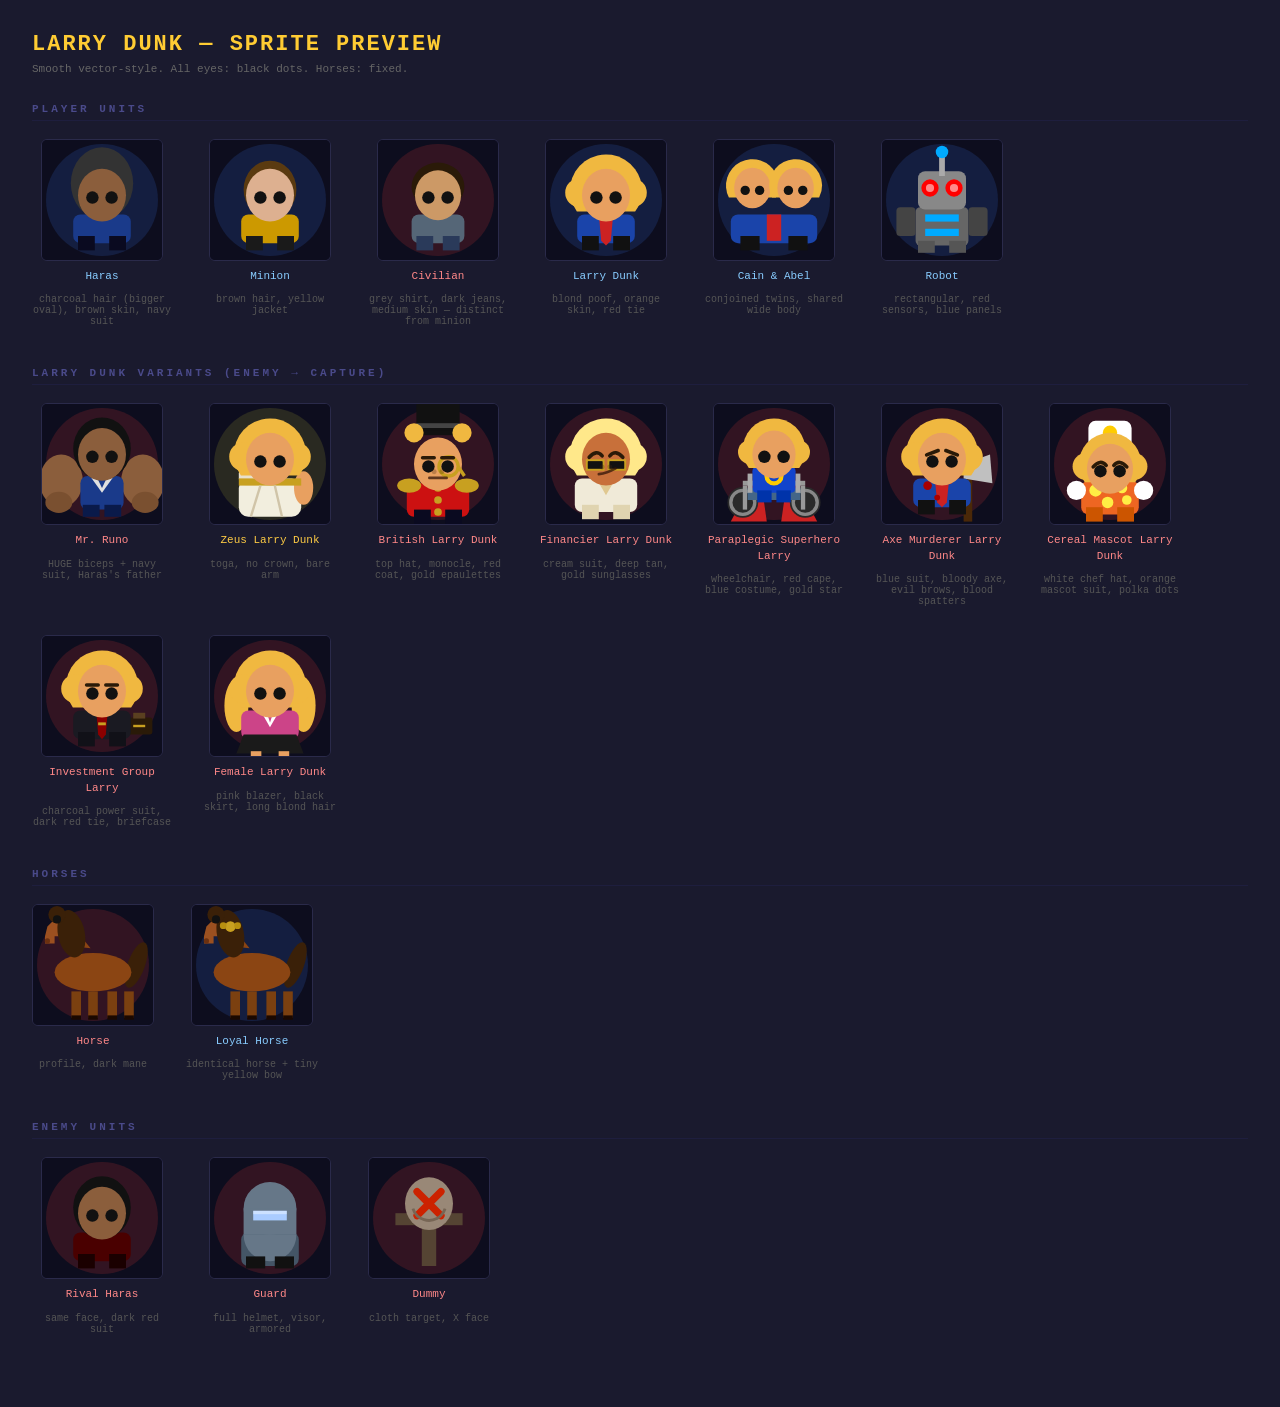
==== sprite-preview.html @ f3c20426 "first" ====
<!DOCTYPE html>
<html lang="en">
<head>
<meta charset="UTF-8">
<title>Larry Dunk — Sprite Preview</title>
<style>
* { margin: 0; padding: 0; box-sizing: border-box; }
body {
    background: #1a1a2e;
    font-family: 'Courier New', monospace;
    color: #e0e0e0;
    padding: 32px;
}
h1 { color: #ffcc33; font-size: 22px; margin-bottom: 6px; letter-spacing: 2px; }
.subtitle { color: #666; font-size: 11px; margin-bottom: 28px; }
.grid { display: flex; flex-wrap: wrap; gap: 28px; }
.sprite-card { display: flex; flex-direction: column; align-items: center; gap: 8px; }
.sprite-card canvas {
    image-rendering: auto;
    border: 1px solid #2a2a4a;
    border-radius: 6px;
    background: #0d0d1e;
}
.label { font-size: 11px; color: #aaa; text-align: center; max-width: 140px; line-height: 1.4; }
.label.player  { color: #88ccff; }
.label.enemy   { color: #ff8888; }
.label.neutral { color: #ffcc44; }
.note { font-size: 10px; color: #555; text-align: center; max-width: 140px; margin-top: 2px; }
.section { margin-bottom: 40px; }
.section h2 {
    color: #4a4a8a; font-size: 11px; letter-spacing: 3px;
    margin-bottom: 18px; border-bottom: 1px solid #1e1e3e; padding-bottom: 5px;
}
</style>
</head>
<body>
<h1>LARRY DUNK — SPRITE PREVIEW</h1>
<p class="subtitle">Smooth vector-style. All eyes: black dots. Horses: fixed.</p>
<div id="sections"></div>

<script>
const TILE = 96;

// ---- SHAPE HELPERS (explicit ctx) ----

function circle(ctx, x, y, r) {
    ctx.beginPath(); ctx.arc(x, y, r, 0, Math.PI * 2); ctx.fill();
}
function ellipse(ctx, x, y, rx, ry) {
    ctx.beginPath(); ctx.ellipse(x, y, rx, ry, 0, 0, Math.PI * 2); ctx.fill();
}
function rRect(ctx, x, y, w, h, r) {
    ctx.beginPath(); ctx.roundRect(x, y, w, h, r); ctx.fill();
}

// ---- SHARED ----

function eyes(ctx, cx, cy, u) {
    ctx.fillStyle = '#111';
    circle(ctx, cx - u * 2, cy, u * 1.3);
    circle(ctx, cx + u * 2, cy, u * 1.3);
}

function brow(ctx, cx, y, u, type) {
    ctx.strokeStyle = '#2a1a08';
    ctx.lineWidth = Math.max(0.8, u * 0.75);
    ctx.lineCap = 'round';
    if (type === 'flat') {
        ctx.beginPath(); ctx.moveTo(cx - u*3.2, y - u*0.3); ctx.lineTo(cx - u*0.8, y - u*0.3); ctx.stroke();
        ctx.beginPath(); ctx.moveTo(cx + u*0.8, y - u*0.3); ctx.lineTo(cx + u*3.2, y - u*0.3); ctx.stroke();
    } else if (type === 'raised') {
        ctx.beginPath(); ctx.moveTo(cx - u*3.5, y + u*0.4); ctx.quadraticCurveTo(cx - u*2, y - u*1.3, cx - u*0.8, y + u*0.1); ctx.stroke();
        ctx.beginPath(); ctx.moveTo(cx + u*0.8, y + u*0.1); ctx.quadraticCurveTo(cx + u*2, y - u*1.3, cx + u*3.5, y + u*0.4); ctx.stroke();
    } else if (type === 'evil') {
        ctx.beginPath(); ctx.moveTo(cx - u*3.2, y + u*0.1); ctx.lineTo(cx - u*0.8, y - u*0.8); ctx.stroke();
        ctx.beginPath(); ctx.moveTo(cx + u*0.8, y - u*0.8); ctx.lineTo(cx + u*3.2, y + u*0.1); ctx.stroke();
    }
    ctx.lineCap = 'butt'; ctx.lineWidth = 1;
}

function nose(ctx, cx, y, u) {
    ctx.fillStyle = 'rgba(70,35,12,0.28)';
    circle(ctx, cx - u * 0.8, y, u * 0.52);
    circle(ctx, cx + u * 0.8, y, u * 0.52);
}

function mouth(ctx, cx, y, u, type) {
    ctx.strokeStyle = 'rgba(50,20,8,0.75)';
    ctx.lineWidth = Math.max(0.6, u * 0.55);
    ctx.lineCap = 'round';
    if (type === 'stern') {
        ctx.beginPath(); ctx.moveTo(cx - u*1.8, y); ctx.lineTo(cx + u*1.8, y); ctx.stroke();
    } else if (type === 'smirk') {
        ctx.beginPath(); ctx.moveTo(cx - u*1.5, y + u*0.2); ctx.quadraticCurveTo(cx + u*0.2, y, cx + u*2, y - u*1); ctx.stroke();
    }
    ctx.lineCap = 'butt'; ctx.lineWidth = 1;
}

function head(ctx, cx, headY, u, skinColor, hairColor) {
    ctx.fillStyle = hairColor;
    ellipse(ctx, cx, headY - u * 1.2, u * 6, u * 6.5);
    ctx.fillStyle = skinColor;
    ellipse(ctx, cx, headY, u * 5, u * 5.5);
}

function suit(ctx, cx, bodyTop, u, color) {
    ctx.fillStyle = color;
    rRect(ctx, cx - u * 6, bodyTop, u * 12, u * 6, u * 1.5);
}

function legs(ctx, cx, legTop, u, color) {
    ctx.fillStyle = color;
    ctx.fillRect(cx - u * 5, legTop, u * 3.5, u * 3);
    ctx.fillRect(cx + u * 1.5, legTop, u * 3.5, u * 3);
}

// ---- SPRITE DRAW FUNCTIONS ----

function drawSprite_haras(ctx, x, y, sz) {
    const u = sz / 20, cx = x + sz / 2, headY = y + u * 9;
    suit(ctx, cx, y + u * 13, u, '#1a3a8a');
    ctx.fillStyle = '#333333';
    ellipse(ctx, cx, headY - u * 2.5, u * 6.5, u * 7.5);
    ctx.fillStyle = '#8B5E3C';
    ellipse(ctx, cx, headY, u * 5, u * 5.5);
    eyes(ctx, cx, headY + u * 0.5, u);
    legs(ctx, cx, y + u * 17.5, u, '#0a0a20');
}

function drawSprite_civilian(ctx, x, y, sz) {
    const u = sz / 20, cx = x + sz / 2, headY = y + u * 9;
    ctx.fillStyle = '#556677';
    rRect(ctx, cx - u * 5.5, y + u * 13, u * 11, u * 6, u * 1.5);
    ctx.fillStyle = '#2a1a08';
    ellipse(ctx, cx, headY - u * 1.8, u * 5.5, u * 5);
    ctx.fillStyle = '#cc9966';
    ellipse(ctx, cx, headY, u * 4.8, u * 5.2);
    eyes(ctx, cx, headY + u * 0.5, u);
    ctx.fillStyle = '#2a3a5a';
    ctx.fillRect(cx - u * 4.5, y + u * 17.5, u * 3.5, u * 3);
    ctx.fillRect(cx + u * 1, y + u * 17.5, u * 3.5, u * 3);
}

function drawSprite_minion(ctx, x, y, sz) {
    const u = sz / 20, cx = x + sz / 2, headY = y + u * 9;
    ctx.fillStyle = '#cc9900';
    rRect(ctx, cx - u * 6, y + u * 13, u * 12, u * 6, u * 1.5);
    // Simple neat brown hair
    ctx.fillStyle = '#5a3a10';
    ellipse(ctx, cx, headY - u * 1.2, u * 5.5, u * 6);
    ctx.fillStyle = '#ddb090';
    ellipse(ctx, cx, headY, u * 5, u * 5.5);
    eyes(ctx, cx, headY + u * 0.5, u);
    legs(ctx, cx, y + u * 17.5, u, '#1a1a1a');
}

function drawSprite_larryDunk(ctx, x, y, sz) {
    const u = sz / 20, cx = x + sz / 2, headY = y + u * 9;
    suit(ctx, cx, y + u * 13, u, '#1a44aa');
    // Red tie
    ctx.fillStyle = '#cc2222';
    ctx.beginPath();
    ctx.moveTo(cx - u*1.5, y + u*13); ctx.lineTo(cx + u*1.5, y + u*13);
    ctx.lineTo(cx + u, y + u*18.5); ctx.lineTo(cx, y + u*19.5); ctx.lineTo(cx - u, y + u*18.5);
    ctx.closePath(); ctx.fill();
    // Wild blond hair
    ctx.fillStyle = '#F0B840';
    ctx.beginPath(); ctx.arc(cx, headY - u, u * 7.5, Math.PI * 0.8, Math.PI * 2.2); ctx.fill();
    circle(ctx, cx - u * 5.5, headY - u * 0.5, u * 3);
    circle(ctx, cx + u * 5.5, headY - u * 0.5, u * 3);
    // Orange-tan skin
    ctx.fillStyle = '#E8A060';
    ellipse(ctx, cx, headY, u * 5, u * 5.5);
    eyes(ctx, cx, headY + u * 0.5, u);
    legs(ctx, cx, y + u * 17.5, u, '#111111');
}

function drawSprite_cainAbel(ctx, x, y, sz) {
    const u = sz / 20, cx = x + sz / 2;
    const lx = cx - u * 4.5, rx = cx + u * 4.5, headY = y + u * 7.5;
    ctx.fillStyle = '#1a44aa';
    rRect(ctx, cx - u*9, y + u*13, u*18, u*6, u*1.5);
    ctx.fillStyle = '#cc2222'; ctx.fillRect(cx - u*1.5, y + u*13, u*3, u*5.5);
    function ldHead(hx) {
        ctx.fillStyle = '#F0B840';
        ctx.beginPath(); ctx.arc(hx, headY - u*0.5, u*5.5, Math.PI*0.85, Math.PI*2.15); ctx.fill();
        ctx.fillStyle = '#E8A060'; ellipse(ctx, hx, headY, u*3.8, u*4.2);
        eyes(ctx, hx, headY + u*0.5, u * 0.75);
    }
    ldHead(lx); ldHead(rx);
    ctx.fillStyle = '#111111';
    ctx.fillRect(cx - u*7, y + u*17.5, u*4, u*3);
    ctx.fillRect(cx + u*3, y + u*17.5, u*4, u*3);
}

function drawSprite_mrRuno(ctx, x, y, sz) {
    const u = sz / 20, cx = x + sz / 2, headY = y + u * 8;
    // HUGE BICEPS
    ctx.fillStyle = '#8B5E3C';
    ellipse(ctx, cx - u*8.5, y + u*13.5, u*4.5, u*5.5);
    ellipse(ctx, cx + u*8.5, y + u*13.5, u*4.5, u*5.5);
    ctx.fillStyle = '#7a5030';
    ellipse(ctx, cx - u*9, y + u*18, u*2.8, u*2.2);
    ellipse(ctx, cx + u*9, y + u*18, u*2.8, u*2.2);
    // Navy suit (center)
    ctx.fillStyle = '#1a3a8a';
    rRect(ctx, cx - u*4.5, y + u*12.5, u*9, u*7, u*1.5);
    // Lapels
    ctx.fillStyle = '#e0e0e0';
    ctx.beginPath();
    ctx.moveTo(cx - u*2.5, y + u*12.5); ctx.lineTo(cx, y + u*16); ctx.lineTo(cx + u*2.5, y + u*12.5);
    ctx.fill();
    ctx.fillStyle = '#1a3a8a';
    ctx.beginPath();
    ctx.moveTo(cx - u*1.2, y + u*12.5); ctx.lineTo(cx, y + u*15); ctx.lineTo(cx + u*1.2, y + u*12.5);
    ctx.fill();
    // Head: same brown as Haras, black hair
    head(ctx, cx, headY, u, '#8B5E3C', '#111111');
    eyes(ctx, cx, headY + u * 0.5, u);
    // Dark trousers
    ctx.fillStyle = '#0a1a4a';
    ctx.fillRect(cx - u*4, y + u*18.5, u*3.5, u*2.5);
    ctx.fillRect(cx + u*0.5, y + u*18.5, u*3.5, u*2.5);
}

function drawSprite_zeusLarry(ctx, x, y, sz) {
    const u = sz / 20, cx = x + sz / 2, headY = y + u * 9;
    // TOGA (no crown)
    ctx.fillStyle = '#f2eede';
    rRect(ctx, cx - u*6.5, y + u*13, u*13, u*8, u*2);
    ctx.fillStyle = '#e8e0cc';
    rRect(ctx, cx - u*6.5, y + u*10.5, u*5, u*4, u*1.5);
    // Bare right arm
    ctx.fillStyle = '#E8A060';
    ellipse(ctx, cx + u*7, y + u*15, u*2, u*3.5);
    // Gold band
    ctx.fillStyle = '#c8a020';
    ctx.fillRect(cx - u*6.5, y + u*13, u*13, u*1.5);
    // Drape lines
    ctx.strokeStyle = '#d0c4a8'; ctx.lineWidth = Math.max(0.5, u*0.5);
    ctx.beginPath(); ctx.moveTo(cx - u*2, y + u*14.5); ctx.lineTo(cx - u*4, y + u*21); ctx.stroke();
    ctx.beginPath(); ctx.moveTo(cx + u*1, y + u*14.5); ctx.lineTo(cx + u*2.5, y + u*21); ctx.stroke();
    ctx.lineWidth = 1;
    // Wild blond hair
    ctx.fillStyle = '#F0B840';
    ctx.beginPath(); ctx.arc(cx, headY - u, u*7.5, Math.PI*0.8, Math.PI*2.2); ctx.fill();
    circle(ctx, cx - u*5.5, headY - u*0.5, u*3);
    circle(ctx, cx + u*5.5, headY - u*0.5, u*3);
    // Orange-tan skin
    ctx.fillStyle = '#E8A060'; ellipse(ctx, cx, headY, u*5, u*5.5);
    eyes(ctx, cx, headY + u * 0.5, u);
}

function drawSprite_britishLarry(ctx, x, y, sz) {
    const u = sz / 20, cx = x + sz / 2, headY = y + u * 10;
    // Red coat
    ctx.fillStyle = '#cc1111';
    rRect(ctx, cx - u*6.5, y + u*14, u*13, u*7, u*1.5);
    // Gold epaulettes
    ctx.fillStyle = '#c8a020';
    ellipse(ctx, cx - u*6, y + u*14.5, u*2.5, u*1.5);
    ellipse(ctx, cx + u*6, y + u*14.5, u*2.5, u*1.5);
    // Gold buttons
    [y + u*15, y + u*17.5, y + u*20].forEach(by => { ctx.fillStyle = '#c8a020'; circle(ctx, cx, by, u*0.8); });
    // Top hat: brim + cylinder + band
    ctx.fillStyle = '#111';
    ctx.fillRect(cx - u*6.5, y + u*2.5, u*13, u*1.5);
    ctx.fillRect(cx - u*4.5, y - u*5,   u*9,  u*8);
    ctx.fillStyle = '#444';
    ctx.fillRect(cx - u*4.5, y + u*1.5,  u*9,  u*1);
    // Blond peeking out under hat
    ctx.fillStyle = '#F0B840';
    circle(ctx, cx - u*5, y + u*3.5, u*2);
    circle(ctx, cx + u*5, y + u*3.5, u*2);
    // Head (no hair oval — hat covers it)
    ctx.fillStyle = '#E8A060';
    ellipse(ctx, cx, headY, u*5, u*5.5);
    // Monocle: gold circle + chain
    ctx.strokeStyle = '#c8a020'; ctx.lineWidth = Math.max(0.8, u*0.7);
    ctx.beginPath(); ctx.arc(cx + u*2.2, headY + u*0.5, u*2, 0, Math.PI*2); ctx.stroke();
    ctx.beginPath(); ctx.moveTo(cx + u*4.2, headY + u*0.5); ctx.lineTo(cx + u*5.5, headY + u*2.5); ctx.stroke();
    ctx.lineWidth = 1;
    eyes(ctx, cx, headY + u*0.5, u);
    brow(ctx, cx, headY - u*1.0, u, 'flat');
    nose(ctx, cx, headY + u*1.6, u);
    mouth(ctx, cx, headY + u*2.9, u, 'stern');
    legs(ctx, cx, y + u*19.5, u, '#0a0a20');
}

function drawSprite_financierLarry(ctx, x, y, sz) {
    const u = sz / 20, cx = x + sz / 2, headY = y + u * 9;
    // Cream linen suit
    ctx.fillStyle = '#f0ead8';
    rRect(ctx, cx - u*6.5, y + u*13, u*13, u*7, u*1.5);
    // Open collar V
    ctx.fillStyle = '#e0c890';
    ctx.beginPath(); ctx.moveTo(cx - u*2, y + u*13); ctx.lineTo(cx, y + u*16.5); ctx.lineTo(cx + u*2, y + u*13); ctx.fill();
    // Light blond slicked hair
    ctx.fillStyle = '#ffe88a';
    ctx.beginPath(); ctx.arc(cx, headY - u, u*7.5, Math.PI*0.8, Math.PI*2.2); ctx.fill();
    circle(ctx, cx - u*5.5, headY - u*0.5, u*3);
    circle(ctx, cx + u*5.5, headY - u*0.5, u*3);
    // Deep tan skin
    ctx.fillStyle = '#C8703A';
    ellipse(ctx, cx, headY, u*5, u*5.5);
    // Gold-framed sunglasses
    ctx.fillStyle = '#111';
    rRect(ctx, cx - u*4, headY + u*0.2, u*3.5, u*2, u*0.8);
    rRect(ctx, cx + u*0.5, headY + u*0.2, u*3.5, u*2, u*0.8);
    ctx.strokeStyle = '#c8a020'; ctx.lineWidth = Math.max(0.5, u*0.4);
    ctx.strokeRect(cx - u*4, headY + u*0.2, u*3.5, u*2);
    ctx.strokeRect(cx + u*0.5, headY + u*0.2, u*3.5, u*2);
    ctx.lineWidth = 1;
    brow(ctx, cx, headY - u*0.8, u, 'raised');
    nose(ctx, cx, headY + u*1.6, u);
    mouth(ctx, cx, headY + u*2.9, u, 'smirk');
    legs(ctx, cx, y + u*18.5, u, '#e0d4b0');
}

function drawSprite_paraplegicLarry(ctx, x, y, sz) {
    const u = sz / 20, cx = x + sz / 2, headY = y + u * 7.5;
    ctx.fillStyle = '#cc2222';
    ctx.beginPath(); ctx.moveTo(cx - u*3.5, y + u*11.5); ctx.lineTo(cx - u*9, y + u*22); ctx.lineTo(cx - u*1.5, y + u*22); ctx.lineTo(cx - u*3, y + u*11.5); ctx.closePath(); ctx.fill();
    ctx.beginPath(); ctx.moveTo(cx + u*3, y + u*11.5); ctx.lineTo(cx + u*1.5, y + u*22); ctx.lineTo(cx + u*9, y + u*22); ctx.lineTo(cx + u*3.5, y + u*11.5); ctx.closePath(); ctx.fill();
    ctx.fillStyle = '#2a2a2a';
    circle(ctx, cx - u*6.5, y + u*18, u*3.2); circle(ctx, cx + u*6.5, y + u*18, u*3.2);
    ctx.strokeStyle = '#888'; ctx.lineWidth = Math.max(0.8, u*0.7);
    ctx.beginPath(); ctx.arc(cx - u*6.5, y + u*18, u*2.5, 0, Math.PI*2); ctx.stroke();
    ctx.beginPath(); ctx.arc(cx + u*6.5, y + u*18, u*2.5, 0, Math.PI*2); ctx.stroke();
    ctx.lineWidth = 1;
    ctx.fillStyle = '#999'; ctx.fillRect(cx - u*6.5, y + u*14.5, u*0.9, u*5); ctx.fillRect(cx + u*5.6, y + u*14.5, u*0.9, u*5); ctx.fillRect(cx - u*6.5, y + u*13.5, u*13, u*1);
    ctx.fillStyle = '#446688'; ctx.fillRect(cx - u*5.5, y + u*15, u*11, u*2.5);
    ctx.fillStyle = '#1144cc'; rRect(ctx, cx - u*4.5, y + u*10.5, u*9, u*5.5, u);
    ctx.fillStyle = '#ffcc00'; circle(ctx, cx, y + u*12.5, u*2); ctx.fillStyle = '#1144cc'; circle(ctx, cx, y + u*12.5, u*1.1);
    ctx.fillStyle = '#aaa'; ctx.fillRect(cx - u*5.5, y + u*12, u*1, u*4); ctx.fillRect(cx + u*4.5, y + u*12, u*1, u*4);
    ctx.fillStyle = '#0033aa'; ctx.fillRect(cx - u*3.5, y + u*15.5, u*3, u*2.5); ctx.fillRect(cx + u*0.5, y + u*15.5, u*3, u*2.5);
    ctx.fillStyle = '#F0B840';
    ctx.beginPath(); ctx.arc(cx, headY - u*0.5, u*6.5, Math.PI*0.8, Math.PI*2.2); ctx.fill();
    circle(ctx, cx - u*5, headY, u*2.5); circle(ctx, cx + u*5, headY, u*2.5);
    ctx.fillStyle = '#E8A060'; ellipse(ctx, cx, headY + u*0.5, u*4.5, u*5);
    eyes(ctx, cx, headY + u*1, u);
}

function drawSprite_axeLarry(ctx, x, y, sz) {
    const u = sz / 20, cx = x + sz / 2, headY = y + u * 9;
    ctx.fillStyle = '#4a2808'; ctx.fillRect(cx + u*4.5, y + u*10, u*1.8, u*12);
    ctx.fillStyle = '#c0c0c0';
    ctx.beginPath(); ctx.moveTo(cx + u*4.5, y + u*10); ctx.lineTo(cx + u*10, y + u*8); ctx.lineTo(cx + u*10.5, y + u*14); ctx.lineTo(cx + u*4.5, y + u*13); ctx.closePath(); ctx.fill();
    suit(ctx, cx, y + u * 13, u, '#1a44aa');
    ctx.fillStyle = '#cc2222';
    ctx.beginPath(); ctx.moveTo(cx - u*1.5, y + u*13); ctx.lineTo(cx + u*1.5, y + u*13); ctx.lineTo(cx + u, y + u*18); ctx.lineTo(cx, y + u*19); ctx.lineTo(cx - u, y + u*18); ctx.closePath(); ctx.fill();
    ctx.fillStyle = '#aa0000';
    circle(ctx, cx - u*3, y + u*14.5, u*0.9); circle(ctx, cx + u*1.5, y + u*13.5, u*0.7); circle(ctx, cx - u*1, y + u*17, u*0.6);
    ctx.fillStyle = '#F0B840';
    ctx.beginPath(); ctx.arc(cx, headY - u, u * 7.5, Math.PI * 0.8, Math.PI * 2.2); ctx.fill();
    circle(ctx, cx - u * 5.5, headY - u * 0.5, u * 3); circle(ctx, cx + u * 5.5, headY - u * 0.5, u * 3);
    ctx.fillStyle = '#E8A060'; ellipse(ctx, cx, headY, u * 5, u * 5.5);
    eyes(ctx, cx, headY + u * 0.5, u);
    brow(ctx, cx, headY - u * 1.0, u, 'evil');
    legs(ctx, cx, y + u * 17.5, u, '#111111');
}

function drawSprite_cerealLarry(ctx, x, y, sz) {
    const u = sz / 20, cx = x + sz / 2, headY = y + u * 11;
    ctx.fillStyle = '#ffffff'; rRect(ctx, cx - u*4.5, y + u*1, u*9, u*6, u*1.5); ctx.fillRect(cx - u*4, y + u*5.5, u*8, u*2.5);
    ctx.fillStyle = '#ffcc00'; ctx.fillRect(cx - u*4, y + u*7, u*8, u*1.2);
    ctx.fillStyle = '#ffcc00'; circle(ctx, cx, y + u*3.5, u*1.5);
    ctx.fillStyle = '#ee6622'; rRect(ctx, cx - u*6, y + u*13.5, u*12, u*7, u*1.5);
    ctx.fillStyle = '#ffee44';
    circle(ctx, cx - u*3, y + u*15.5, u*1.3); circle(ctx, cx + u*2.5, y + u*15, u*1.1);
    circle(ctx, cx - u*0.5, y + u*18, u*1.2); circle(ctx, cx + u*3.5, y + u*17.5, u*1);
    ctx.fillStyle = '#F0B840';
    ctx.beginPath(); ctx.arc(cx, headY - u, u * 6.5, Math.PI * 0.8, Math.PI * 2.2); ctx.fill();
    circle(ctx, cx - u * 5, headY - u * 0.5, u * 2.8); circle(ctx, cx + u * 5, headY - u * 0.5, u * 2.8);
    ctx.fillStyle = '#E8A060'; ellipse(ctx, cx, headY, u * 4.8, u * 5.2);
    eyes(ctx, cx, headY + u * 0.5, u);
    brow(ctx, cx, headY - u * 0.8, u, 'raised');
    ctx.fillStyle = '#ffffff'; circle(ctx, cx - u*7, y + u*15.5, u*2); circle(ctx, cx + u*7, y + u*15.5, u*2);
    legs(ctx, cx, y + u * 19, u, '#cc5500');
}

function drawSprite_investmentLarry(ctx, x, y, sz) {
    const u = sz / 20, cx = x + sz / 2, headY = y + u * 9;
    ctx.fillStyle = '#2a1a08'; rRect(ctx, cx + u*5, y + u*14.5, u*5.5, u*3.5, u*0.5);
    ctx.fillStyle = '#5a4020'; ctx.fillRect(cx + u*6.5, y + u*13.5, u*2.5, u*1.2);
    ctx.fillStyle = '#c8a020'; ctx.fillRect(cx + u*6.5, y + u*16, u*2.5, u*0.5);
    ctx.fillStyle = '#1a1a22'; rRect(ctx, cx - u * 6, y + u * 13, u * 12, u * 6, u * 1.5);
    ctx.fillStyle = '#eeeeee';
    ctx.beginPath(); ctx.moveTo(cx - u*1.8, y + u*13); ctx.lineTo(cx, y + u*15.5); ctx.lineTo(cx + u*1.8, y + u*13); ctx.fill();
    ctx.fillStyle = '#8b0000';
    ctx.beginPath(); ctx.moveTo(cx - u*1.2, y + u*13); ctx.lineTo(cx + u*1.2, y + u*13); ctx.lineTo(cx + u*0.8, y + u*18); ctx.lineTo(cx, y + u*19); ctx.lineTo(cx - u*0.8, y + u*18); ctx.closePath(); ctx.fill();
    ctx.fillStyle = '#c8a020'; ctx.fillRect(cx - u*0.8, y + u*15.5, u*1.6, u*0.6);
    ctx.fillStyle = '#F0B840';
    ctx.beginPath(); ctx.arc(cx, headY - u, u * 7.5, Math.PI * 0.8, Math.PI * 2.2); ctx.fill();
    circle(ctx, cx - u * 5.5, headY - u * 0.5, u * 3); circle(ctx, cx + u * 5.5, headY - u * 0.5, u * 3);
    ctx.fillStyle = '#E8A060'; ellipse(ctx, cx, headY, u * 5, u * 5.5);
    eyes(ctx, cx, headY + u * 0.5, u);
    brow(ctx, cx, headY - u * 1.0, u, 'flat');
    legs(ctx, cx, y + u * 17.5, u, '#111118');
}

function drawSprite_femaleLarry(ctx, x, y, sz) {
    const u = sz / 20, cx = x + sz / 2, headY = y + u * 9;
    ctx.fillStyle = '#F0B840'; ellipse(ctx, cx - u*7, headY + u*3, u*2.5, u*5.5); ellipse(ctx, cx + u*7, headY + u*3, u*2.5, u*5.5);
    ctx.fillStyle = '#cc4488'; rRect(ctx, cx - u*6, y + u*13, u*12, u*6, u*1.5);
    ctx.fillStyle = '#ffffff';
    ctx.beginPath(); ctx.moveTo(cx - u*2, y + u*13); ctx.lineTo(cx, y + u*16.5); ctx.lineTo(cx + u*2, y + u*13); ctx.fill();
    ctx.fillStyle = '#cc4488';
    ctx.beginPath(); ctx.moveTo(cx - u*0.8, y + u*13); ctx.lineTo(cx, y + u*15.5); ctx.lineTo(cx + u*0.8, y + u*13); ctx.fill();
    ctx.fillStyle = '#1a1a1a';
    ctx.beginPath(); ctx.moveTo(cx - u*5.5, y + u*18); ctx.lineTo(cx - u*7, y + u*22); ctx.lineTo(cx + u*7, y + u*22); ctx.lineTo(cx + u*5.5, y + u*18); ctx.closePath(); ctx.fill();
    ctx.fillStyle = '#E8A060'; ctx.fillRect(cx - u*4, y + u*21.5, u*2.2, u*2); ctx.fillRect(cx + u*1.8, y + u*21.5, u*2.2, u*2);
    ctx.fillStyle = '#F0B840';
    ctx.beginPath(); ctx.arc(cx, headY - u, u * 7.5, Math.PI * 0.8, Math.PI * 2.2); ctx.fill();
    circle(ctx, cx - u * 5.5, headY - u * 0.5, u * 3); circle(ctx, cx + u * 5.5, headY - u * 0.5, u * 3);
    ctx.fillStyle = '#E8A060'; ellipse(ctx, cx, headY, u * 5, u * 5.5);
    eyes(ctx, cx, headY + u * 0.5, u);
}

function _horseBody(ctx, x, y, sz, maneColor) {
    const u = sz / 20;
    const bx = x + sz / 2 + u;
    const by = y + u * 11;

    // TAIL
    ctx.fillStyle = maneColor;
    ctx.beginPath(); ctx.ellipse(bx + u*8, by - u*1, u*1.8, u*5, 0.35, 0, Math.PI*2); ctx.fill();

    // BODY — barrel
    ctx.fillStyle = '#8B4513';
    ctx.beginPath(); ctx.ellipse(bx - u*1, by + u*0.5, u*8, u*4, 0, 0, Math.PI*2); ctx.fill();

    // NECK — wider trapezoid
    ctx.fillStyle = '#8B4513';
    ctx.beginPath();
    ctx.moveTo(bx - u*1.5, by - u*4.5);
    ctx.lineTo(bx - u*6.5, by - u*5);
    ctx.lineTo(bx - u*8,   by - u*10);
    ctx.lineTo(bx - u*6,   by - u*10);
    ctx.closePath(); ctx.fill();

    // HEAD — tall skull + forward muzzle
    ctx.fillStyle = '#9B5020';
    ctx.beginPath();
    ctx.moveTo(bx - u*6,    by - u*10);
    ctx.lineTo(bx - u*8.5,  by - u*11.5);
    ctx.lineTo(bx - u*9.5,  by - u*10);
    ctx.lineTo(bx - u*10.5, by - u*9);
    ctx.lineTo(bx - u*11,   by - u*7);
    ctx.lineTo(bx - u*11,   by - u*5.5);
    ctx.lineTo(bx - u*9,    by - u*5.5);
    ctx.lineTo(bx - u*9,    by - u*7);
    ctx.lineTo(bx - u*6,    by - u*7);
    ctx.closePath(); ctx.fill();

    // MANE — wide, prominent
    ctx.fillStyle = maneColor;
    ctx.beginPath(); ctx.ellipse(bx - u*5.5, by - u*7.5, u*2.8, u*5, -0.2, 0, Math.PI*2); ctx.fill();
    // Forelock tuft
    ctx.beginPath(); ctx.arc(bx - u*8.5, by - u*11.5, u*1.8, 0, Math.PI*2); ctx.fill();

    // EYE
    ctx.fillStyle = '#111111'; circle(ctx, bx - u*8.5, by - u*10.5, u*0.85);
    // NOSTRIL
    ctx.fillStyle = '#6B3010'; circle(ctx, bx - u*10.5, by - u*6, u*0.55);

    // LEGS
    ctx.fillStyle = '#7B4010';
    const lw = u*2, lh = u*5.5;
    [bx-u*5.5, bx-u*2, bx+u*2, bx+u*5.5].forEach(lx => ctx.fillRect(lx, by + u*4.5, lw, lh));
    // HOOVES
    ctx.fillStyle = '#1a0800';
    [bx-u*5.5, bx-u*2, bx+u*2, bx+u*5.5].forEach(lx => ctx.fillRect(lx, by + u*9.5, lw, u*0.9));
}

function drawSprite_horse(ctx, x, y, sz) {
    _horseBody(ctx, x, y, sz, '#3a2008');
}

function drawSprite_loyalHorse(ctx, x, y, sz) {
    const u = sz / 20;
    const bx = x + sz / 2 + u;
    const by = y + u * 11;
    _horseBody(ctx, x, y, sz, '#3a2008'); // identical horse
    // Tiny yellow bow on mane — incredibly small, normal shade of yellow
    ctx.fillStyle = '#c8a020';
    circle(ctx, bx - u*5.5, by - u*9, u*1.1);
    ctx.fillStyle = '#b89010';
    circle(ctx, bx - u*7,  by - u*9.2, u*0.7);
    circle(ctx, bx - u*4,  by - u*9.2, u*0.7);
}

function drawSprite_enemyHaras(ctx, x, y, sz) {
    const u = sz / 20, cx = x + sz / 2, headY = y + u * 9;
    ctx.fillStyle = '#4a0000';
    rRect(ctx, cx - u*6, y + u*13, u*12, u*6, u*1.5);
    head(ctx, cx, headY, u, '#8B5E3C', '#111111');
    eyes(ctx, cx, headY + u * 0.5, u);
    legs(ctx, cx, y + u * 17.5, u, '#1a0000');
}

function drawSprite_guard(ctx, x, y, sz) {
    const u = sz / 20, cx = x + sz / 2;
    ctx.fillStyle = '#445566'; rRect(ctx, cx - u*6, y + u*13, u*12, u*7, u*1.5);
    ctx.fillStyle = '#cc9900'; circle(ctx, cx, y + u*15.5, u*1.5);
    ctx.fillStyle = '#667788';
    circle(ctx, cx, y + u*8, u*5.5);
    ctx.fillRect(cx - u*5.5, y + u*8, u*11, u*5.5);
    ctx.beginPath(); ctx.arc(cx, y + u*13.5, u*5.5, 0, Math.PI); ctx.fill();
    ctx.fillStyle = '#aaccff'; ctx.fillRect(cx - u*3.5, y + u*8.5, u*7, u*2);
    ctx.fillStyle = 'rgba(255,255,255,0.4)'; ctx.fillRect(cx - u*3.5, y + u*8.5, u*7, u*0.7);
    ctx.fillStyle = '#111111';
    ctx.fillRect(cx - u*5, y + u*18, u*4, u*2.5);
    ctx.fillRect(cx + u*1, y + u*18, u*4, u*2.5);
}

function drawSprite_robot(ctx, x, y, sz) {
    const u = sz / 20, cx = x + sz / 2;
    ctx.fillStyle = '#666666'; rRect(ctx, cx - u*5.5, y + u*11.5, u*11, u*8, u);
    ctx.fillStyle = '#00aaff';
    ctx.fillRect(cx - u*3.5, y + u*13, u*7, u*1.5);
    ctx.fillRect(cx - u*3.5, y + u*16, u*7, u*1.5);
    ctx.fillStyle = '#444444';
    rRect(ctx, cx - u*9.5, y + u*11.5, u*4, u*6, u*0.8);
    rRect(ctx, cx + u*5.5,  y + u*11.5, u*4, u*6, u*0.8);
    ctx.fillStyle = '#888888'; rRect(ctx, cx - u*5, y + u*4, u*10, u*8, u*1.5);
    ctx.fillStyle = '#aaaaaa'; ctx.fillRect(cx - u*0.6, y, u*1.2, u*5);
    ctx.fillStyle = '#00aaff'; circle(ctx, cx, y, u*1.3);
    ctx.fillStyle = '#ff0000';
    circle(ctx, cx - u*2.5, y + u*7.5, u*1.8); circle(ctx, cx + u*2.5, y + u*7.5, u*1.8);
    ctx.fillStyle = '#ff8888';
    circle(ctx, cx - u*2.5, y + u*7.5, u*0.85); circle(ctx, cx + u*2.5, y + u*7.5, u*0.85);
    ctx.fillStyle = '#555555';
    ctx.fillRect(cx - u*5, y + u*18.5, u*3.5, u*2.5);
    ctx.fillRect(cx + u*1.5, y + u*18.5, u*3.5, u*2.5);
}

function drawSprite_dummy(ctx, x, y, sz) {
    const u = sz / 20, cx = x + sz / 2;
    ctx.fillStyle = '#554433';
    ctx.fillRect(cx - u*1.5, y + u*2, u*3, u*18);
    ctx.fillRect(cx - u*7, y + u*9, u*14, u*2.5);
    ctx.fillStyle = '#998877'; ellipse(ctx, cx, y + u*7, u*5, u*5.5);
    ctx.strokeStyle = '#cc2200'; ctx.lineWidth = Math.max(1.5, u*1.5); ctx.lineCap = 'round';
    ctx.beginPath(); ctx.moveTo(cx - u*2.5, y + u*4.5); ctx.lineTo(cx + u*2.5, y + u*9.5); ctx.stroke();
    ctx.beginPath(); ctx.moveTo(cx + u*2.5, y + u*4.5); ctx.lineTo(cx - u*2.5, y + u*9.5); ctx.stroke();
    ctx.lineWidth = 1; ctx.lineCap = 'butt';
    ctx.strokeStyle = '#776655'; ctx.lineWidth = Math.max(0.5, u*0.6);
    ctx.beginPath(); ctx.arc(cx, y + u*7, u*3.5, 0.3, Math.PI - 0.3); ctx.stroke();
    ctx.lineWidth = 1;
}

// ---- METADATA ----
const SPRITES = {
    haras:              { label: 'Haras',                      team: 'player',  note: 'charcoal hair (bigger oval), brown skin, navy suit',   fn: drawSprite_haras },
    minion:             { label: 'Minion',                     team: 'player',  note: 'brown hair, yellow jacket',                             fn: drawSprite_minion },
    civilian:           { label: 'Civilian',                   team: 'enemy',   note: 'grey shirt, dark jeans, medium skin — distinct from minion', fn: drawSprite_civilian },
    larryDunk:          { label: 'Larry Dunk',                 team: 'player',  note: 'blond poof, orange skin, red tie',                      fn: drawSprite_larryDunk },
    cainAbel:           { label: 'Cain & Abel',                team: 'player',  note: 'conjoined twins, shared wide body',                     fn: drawSprite_cainAbel },
    mrRuno:             { label: 'Mr. Runo',                   team: 'enemy',   note: 'HUGE biceps + navy suit, Haras\'s father',               fn: drawSprite_mrRuno },
    zeusLarry:          { label: 'Zeus Larry Dunk',            team: 'neutral', note: 'toga, no crown, bare arm',                              fn: drawSprite_zeusLarry },
    britishLarry:       { label: 'British Larry Dunk',         team: 'enemy',   note: 'top hat, monocle, red coat, gold epaulettes',            fn: drawSprite_britishLarry },
    financierLarry:     { label: 'Financier Larry Dunk',       team: 'enemy',   note: 'cream suit, deep tan, gold sunglasses',                 fn: drawSprite_financierLarry },
    paraplegicLarry:    { label: 'Paraplegic Superhero Larry', team: 'enemy',   note: 'wheelchair, red cape, blue costume, gold star',          fn: drawSprite_paraplegicLarry },
    axeLarry:           { label: 'Axe Murderer Larry Dunk',    team: 'enemy',   note: 'blue suit, bloody axe, evil brows, blood spatters',      fn: drawSprite_axeLarry },
    cerealLarry:        { label: 'Cereal Mascot Larry Dunk',   team: 'enemy',   note: 'white chef hat, orange mascot suit, polka dots',         fn: drawSprite_cerealLarry },
    investmentLarry:    { label: 'Investment Group Larry',     team: 'enemy',   note: 'charcoal power suit, dark red tie, briefcase',           fn: drawSprite_investmentLarry },
    femaleLarry:        { label: 'Female Larry Dunk',          team: 'enemy',   note: 'pink blazer, black skirt, long blond hair',              fn: drawSprite_femaleLarry },
    horse:              { label: 'Horse',                      team: 'enemy',   note: 'profile, dark mane',                                    fn: drawSprite_horse },
    loyalHorse:         { label: 'Loyal Horse',                team: 'player',  note: 'identical horse + tiny yellow bow',                     fn: drawSprite_loyalHorse },
    enemyHaras:         { label: 'Rival Haras',                team: 'enemy',   note: 'same face, dark red suit',                              fn: drawSprite_enemyHaras },
    guard:              { label: 'Guard',                      team: 'enemy',   note: 'full helmet, visor, armored',                           fn: drawSprite_guard },
    robot:              { label: 'Robot',                      team: 'player',  note: 'rectangular, red sensors, blue panels',                 fn: drawSprite_robot },
    dummy:              { label: 'Dummy',                      team: 'enemy',   note: 'cloth target, X face',                                  fn: drawSprite_dummy },
};

const SECTIONS = [
    { title: 'PLAYER UNITS',                           keys: ['haras', 'minion', 'civilian', 'larryDunk', 'cainAbel', 'robot'] },
    { title: 'LARRY DUNK VARIANTS (ENEMY → CAPTURE)',  keys: ['mrRuno', 'zeusLarry', 'britishLarry', 'financierLarry', 'paraplegicLarry', 'axeLarry', 'cerealLarry', 'investmentLarry', 'femaleLarry'] },
    { title: 'HORSES',                                 keys: ['horse', 'loyalHorse'] },
    { title: 'ENEMY UNITS',                            keys: ['enemyHaras', 'guard', 'dummy'] },
];

// ---- RENDER ----
function makeCard(key) {
    const spr = SPRITES[key];
    const sz = TILE, pad = 12;
    const card = document.createElement('div');
    card.className = 'sprite-card';
    const cvs = document.createElement('canvas');
    cvs.width = sz + pad * 2;
    cvs.height = sz + pad * 2;
    const ctx = cvs.getContext('2d');

    ctx.fillStyle = '#0d0d1e';
    ctx.fillRect(0, 0, cvs.width, cvs.height);

    const teamBg = { player: 'rgba(50,100,200,0.2)', enemy: 'rgba(200,50,50,0.2)', neutral: 'rgba(200,200,50,0.15)' };
    ctx.fillStyle = teamBg[spr.team] || 'transparent';
    ctx.beginPath();
    ctx.arc(cvs.width / 2, cvs.height / 2, cvs.width / 2 - 4, 0, Math.PI * 2);
    ctx.fill();

    spr.fn(ctx, pad, pad, sz);

    const label = document.createElement('div');
    label.className = `label ${spr.team}`;
    label.textContent = spr.label;
    card.appendChild(cvs);
    card.appendChild(label);
    if (spr.note) {
        const note = document.createElement('div');
        note.className = 'note';
        note.textContent = spr.note;
        card.appendChild(note);
    }
    return card;
}

const container = document.getElementById('sections');
for (const sec of SECTIONS) {
    const div = document.createElement('div');
    div.className = 'section';
    const h2 = document.createElement('h2');
    h2.textContent = sec.title;
    div.appendChild(h2);
    const grid = document.createElement('div');
    grid.className = 'grid';
    for (const key of sec.keys) grid.appendChild(makeCard(key));
    div.appendChild(grid);
    container.appendChild(div);
}
</script>
</body>
</html>
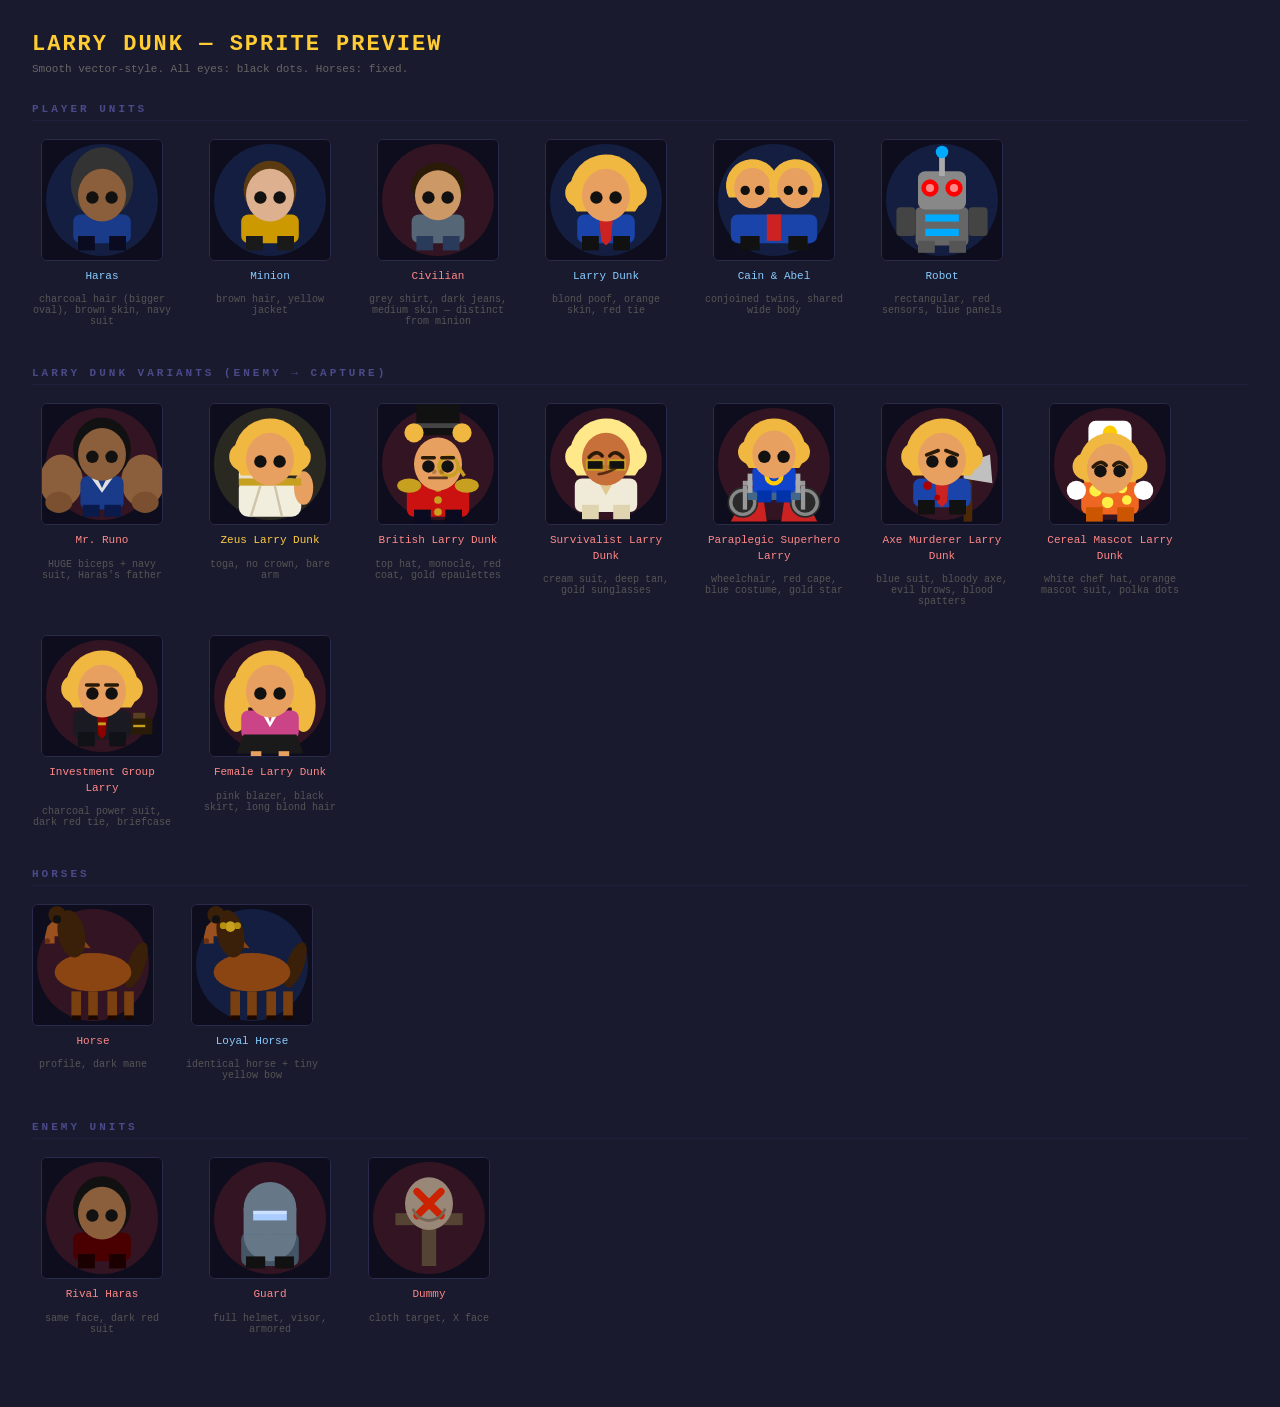
==== commit 2c91832b: "morde" ====
--- a/sprite-preview.html
+++ b/sprite-preview.html
@@ -287,7 +287,7 @@
     legs(ctx, cx, y + u*19.5, u, '#0a0a20');
 }
 
-function drawSprite_financierLarry(ctx, x, y, sz) {
+function drawSprite_survivalistLarry(ctx, x, y, sz) {
     const u = sz / 20, cx = x + sz / 2, headY = y + u * 9;
     // Cream linen suit
     ctx.fillStyle = '#f0ead8';
@@ -560,7 +560,7 @@
     mrRuno:             { label: 'Mr. Runo',                   team: 'enemy',   note: 'HUGE biceps + navy suit, Haras\'s father',               fn: drawSprite_mrRuno },
     zeusLarry:          { label: 'Zeus Larry Dunk',            team: 'neutral', note: 'toga, no crown, bare arm',                              fn: drawSprite_zeusLarry },
     britishLarry:       { label: 'British Larry Dunk',         team: 'enemy',   note: 'top hat, monocle, red coat, gold epaulettes',            fn: drawSprite_britishLarry },
-    financierLarry:     { label: 'Financier Larry Dunk',       team: 'enemy',   note: 'cream suit, deep tan, gold sunglasses',                 fn: drawSprite_financierLarry },
+    survivalistLarry:   { label: 'Survivalist Larry Dunk',     team: 'enemy',   note: 'cream suit, deep tan, gold sunglasses',                 fn: drawSprite_survivalistLarry },
     paraplegicLarry:    { label: 'Paraplegic Superhero Larry', team: 'enemy',   note: 'wheelchair, red cape, blue costume, gold star',          fn: drawSprite_paraplegicLarry },
     axeLarry:           { label: 'Axe Murderer Larry Dunk',    team: 'enemy',   note: 'blue suit, bloody axe, evil brows, blood spatters',      fn: drawSprite_axeLarry },
     cerealLarry:        { label: 'Cereal Mascot Larry Dunk',   team: 'enemy',   note: 'white chef hat, orange mascot suit, polka dots',         fn: drawSprite_cerealLarry },
@@ -576,7 +576,7 @@
 
 const SECTIONS = [
     { title: 'PLAYER UNITS',                           keys: ['haras', 'minion', 'civilian', 'larryDunk', 'cainAbel', 'robot'] },
-    { title: 'LARRY DUNK VARIANTS (ENEMY → CAPTURE)',  keys: ['mrRuno', 'zeusLarry', 'britishLarry', 'financierLarry', 'paraplegicLarry', 'axeLarry', 'cerealLarry', 'investmentLarry', 'femaleLarry'] },
+    { title: 'LARRY DUNK VARIANTS (ENEMY → CAPTURE)',  keys: ['mrRuno', 'zeusLarry', 'britishLarry', 'survivalistLarry', 'paraplegicLarry', 'axeLarry', 'cerealLarry', 'investmentLarry', 'femaleLarry'] },
     { title: 'HORSES',                                 keys: ['horse', 'loyalHorse'] },
     { title: 'ENEMY UNITS',                            keys: ['enemyHaras', 'guard', 'dummy'] },
 ];
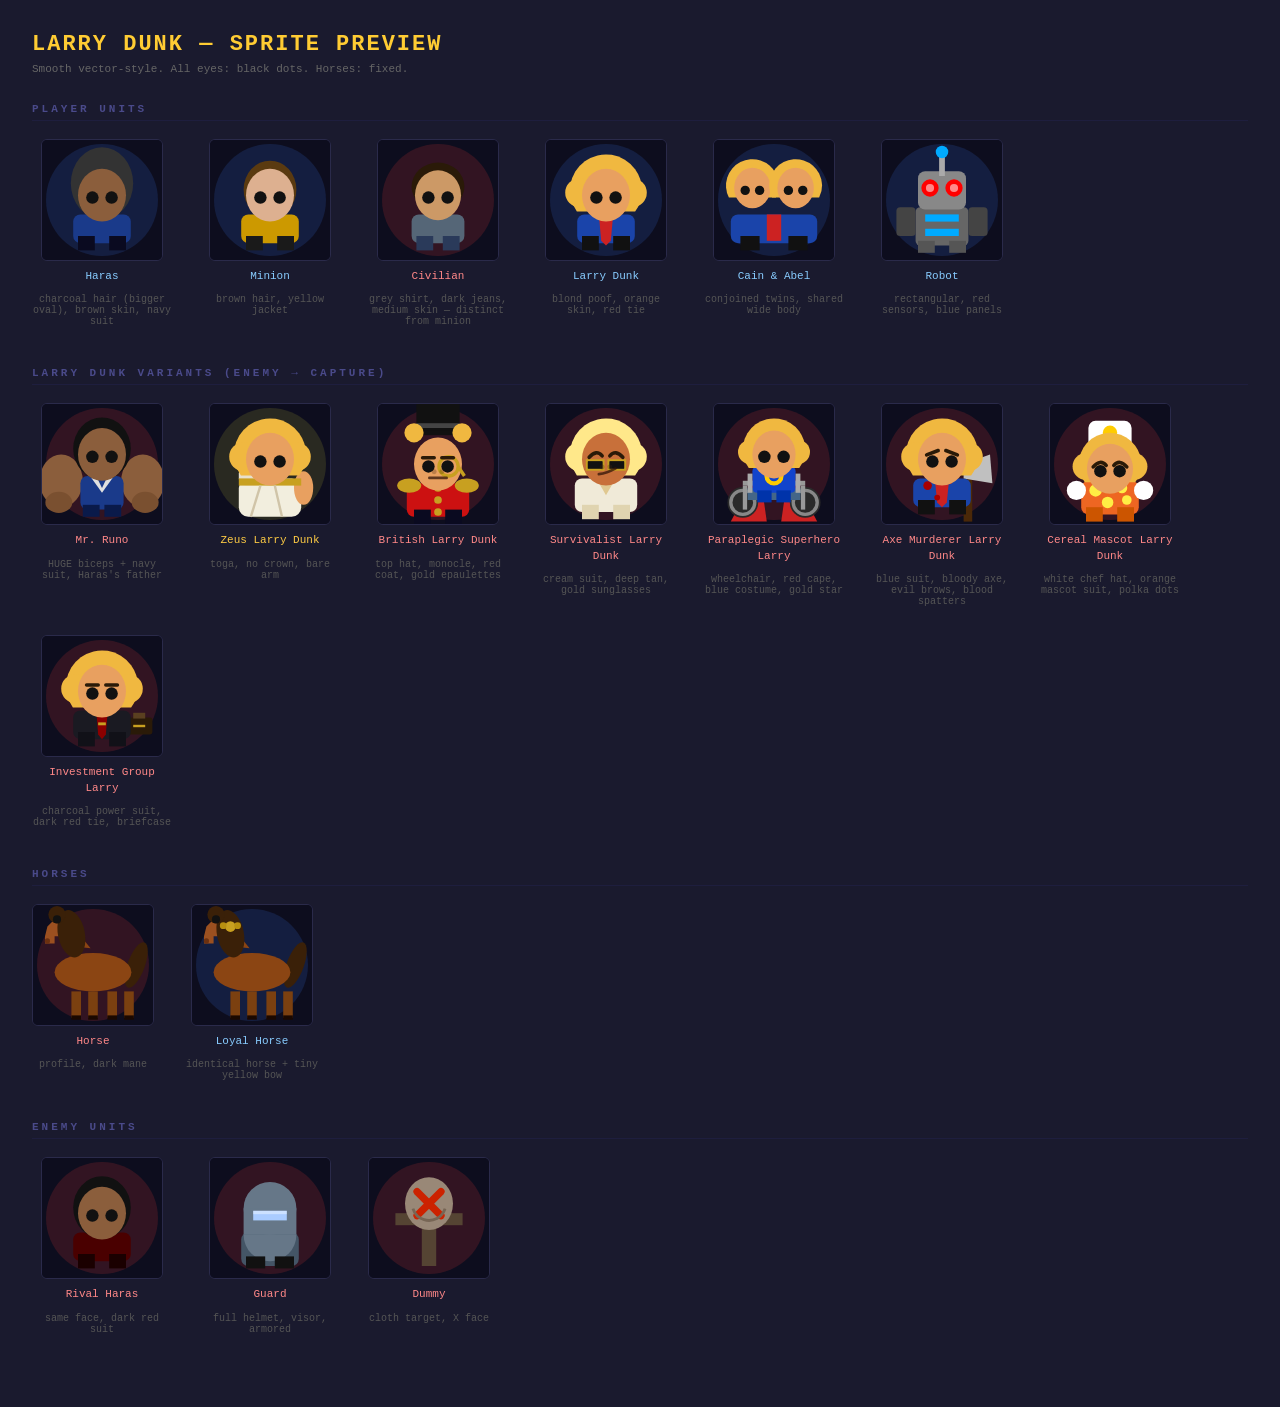
==== commit c698cdc7: "hello" ====
--- a/sprite-preview.html
+++ b/sprite-preview.html
@@ -399,24 +399,6 @@
     legs(ctx, cx, y + u * 17.5, u, '#111118');
 }
 
-function drawSprite_femaleLarry(ctx, x, y, sz) {
-    const u = sz / 20, cx = x + sz / 2, headY = y + u * 9;
-    ctx.fillStyle = '#F0B840'; ellipse(ctx, cx - u*7, headY + u*3, u*2.5, u*5.5); ellipse(ctx, cx + u*7, headY + u*3, u*2.5, u*5.5);
-    ctx.fillStyle = '#cc4488'; rRect(ctx, cx - u*6, y + u*13, u*12, u*6, u*1.5);
-    ctx.fillStyle = '#ffffff';
-    ctx.beginPath(); ctx.moveTo(cx - u*2, y + u*13); ctx.lineTo(cx, y + u*16.5); ctx.lineTo(cx + u*2, y + u*13); ctx.fill();
-    ctx.fillStyle = '#cc4488';
-    ctx.beginPath(); ctx.moveTo(cx - u*0.8, y + u*13); ctx.lineTo(cx, y + u*15.5); ctx.lineTo(cx + u*0.8, y + u*13); ctx.fill();
-    ctx.fillStyle = '#1a1a1a';
-    ctx.beginPath(); ctx.moveTo(cx - u*5.5, y + u*18); ctx.lineTo(cx - u*7, y + u*22); ctx.lineTo(cx + u*7, y + u*22); ctx.lineTo(cx + u*5.5, y + u*18); ctx.closePath(); ctx.fill();
-    ctx.fillStyle = '#E8A060'; ctx.fillRect(cx - u*4, y + u*21.5, u*2.2, u*2); ctx.fillRect(cx + u*1.8, y + u*21.5, u*2.2, u*2);
-    ctx.fillStyle = '#F0B840';
-    ctx.beginPath(); ctx.arc(cx, headY - u, u * 7.5, Math.PI * 0.8, Math.PI * 2.2); ctx.fill();
-    circle(ctx, cx - u * 5.5, headY - u * 0.5, u * 3); circle(ctx, cx + u * 5.5, headY - u * 0.5, u * 3);
-    ctx.fillStyle = '#E8A060'; ellipse(ctx, cx, headY, u * 5, u * 5.5);
-    eyes(ctx, cx, headY + u * 0.5, u);
-}
-
 function _horseBody(ctx, x, y, sz, maneColor) {
     const u = sz / 20;
     const bx = x + sz / 2 + u;
@@ -565,7 +547,6 @@
     axeLarry:           { label: 'Axe Murderer Larry Dunk',    team: 'enemy',   note: 'blue suit, bloody axe, evil brows, blood spatters',      fn: drawSprite_axeLarry },
     cerealLarry:        { label: 'Cereal Mascot Larry Dunk',   team: 'enemy',   note: 'white chef hat, orange mascot suit, polka dots',         fn: drawSprite_cerealLarry },
     investmentLarry:    { label: 'Investment Group Larry',     team: 'enemy',   note: 'charcoal power suit, dark red tie, briefcase',           fn: drawSprite_investmentLarry },
-    femaleLarry:        { label: 'Female Larry Dunk',          team: 'enemy',   note: 'pink blazer, black skirt, long blond hair',              fn: drawSprite_femaleLarry },
     horse:              { label: 'Horse',                      team: 'enemy',   note: 'profile, dark mane',                                    fn: drawSprite_horse },
     loyalHorse:         { label: 'Loyal Horse',                team: 'player',  note: 'identical horse + tiny yellow bow',                     fn: drawSprite_loyalHorse },
     enemyHaras:         { label: 'Rival Haras',                team: 'enemy',   note: 'same face, dark red suit',                              fn: drawSprite_enemyHaras },
@@ -576,7 +557,7 @@
 
 const SECTIONS = [
     { title: 'PLAYER UNITS',                           keys: ['haras', 'minion', 'civilian', 'larryDunk', 'cainAbel', 'robot'] },
-    { title: 'LARRY DUNK VARIANTS (ENEMY → CAPTURE)',  keys: ['mrRuno', 'zeusLarry', 'britishLarry', 'survivalistLarry', 'paraplegicLarry', 'axeLarry', 'cerealLarry', 'investmentLarry', 'femaleLarry'] },
+    { title: 'LARRY DUNK VARIANTS (ENEMY → CAPTURE)',  keys: ['mrRuno', 'zeusLarry', 'britishLarry', 'survivalistLarry', 'paraplegicLarry', 'axeLarry', 'cerealLarry', 'investmentLarry'] },
     { title: 'HORSES',                                 keys: ['horse', 'loyalHorse'] },
     { title: 'ENEMY UNITS',                            keys: ['enemyHaras', 'guard', 'dummy'] },
 ];
